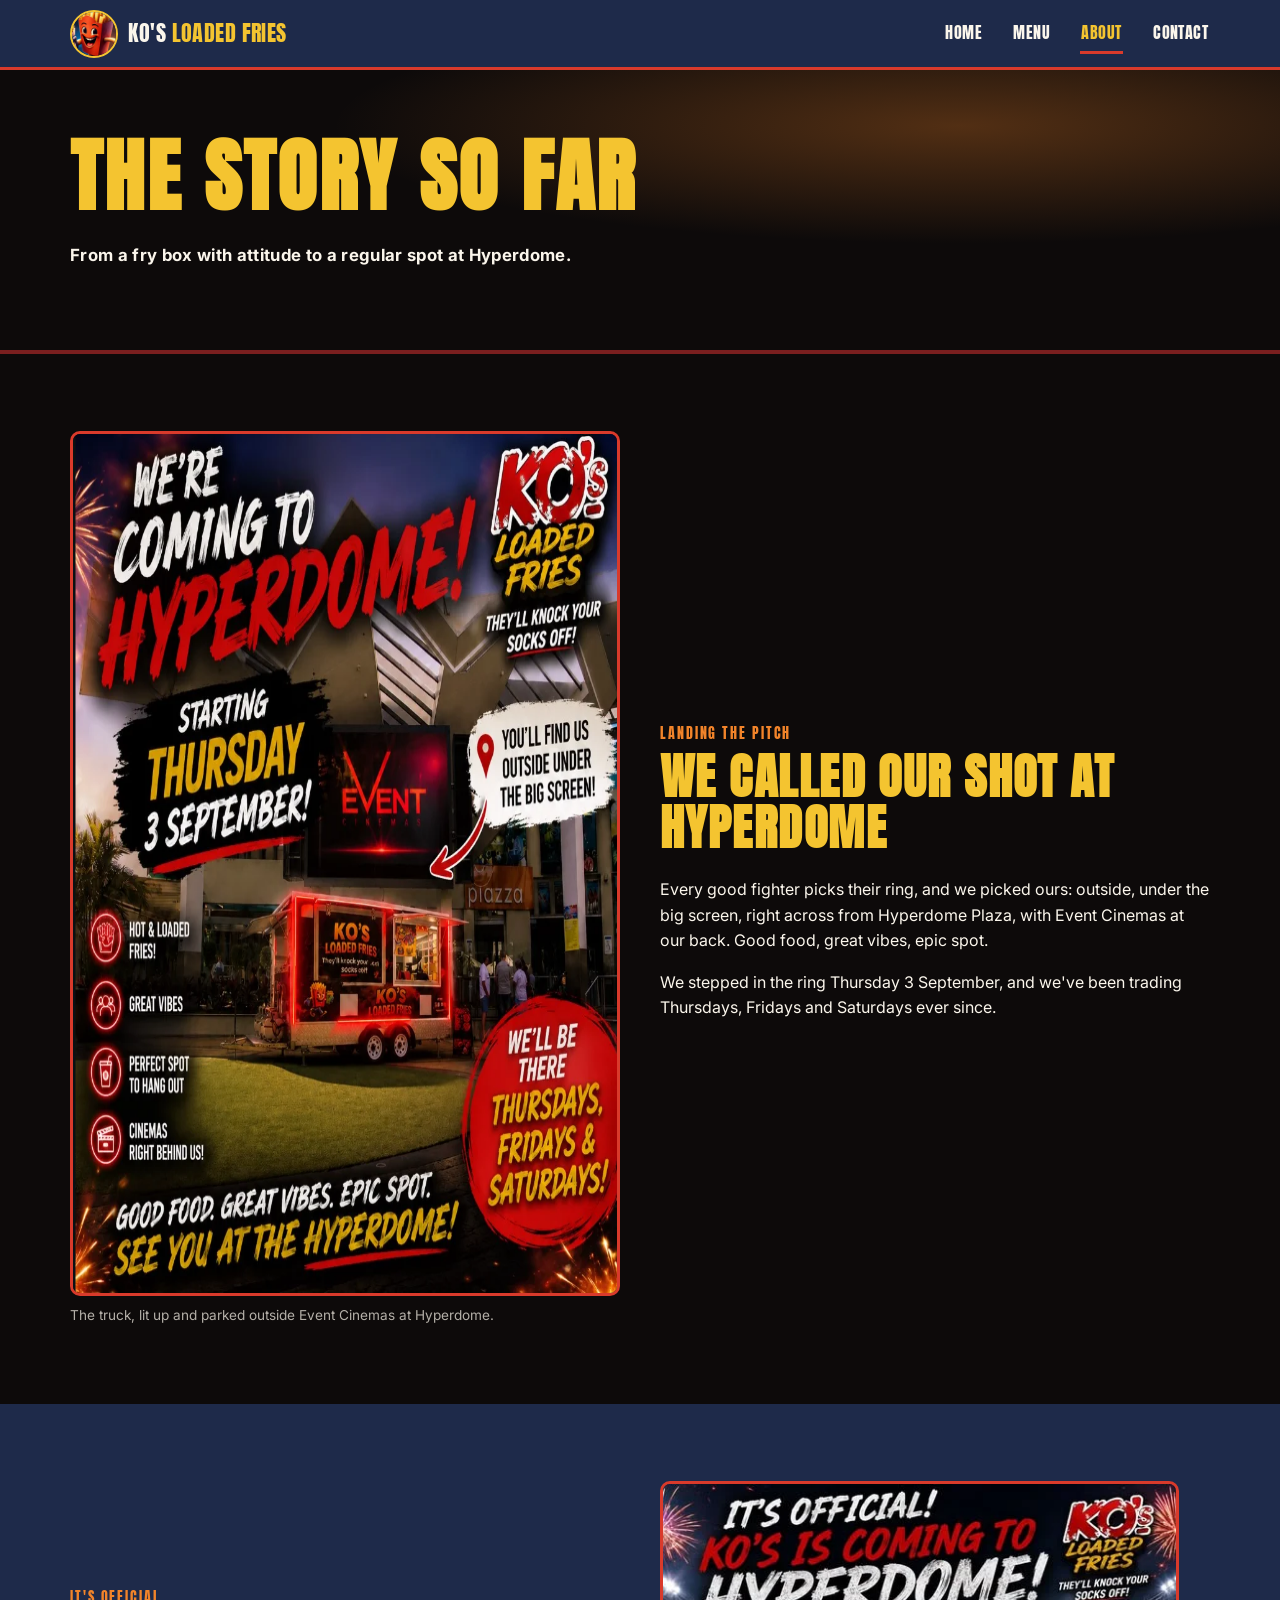
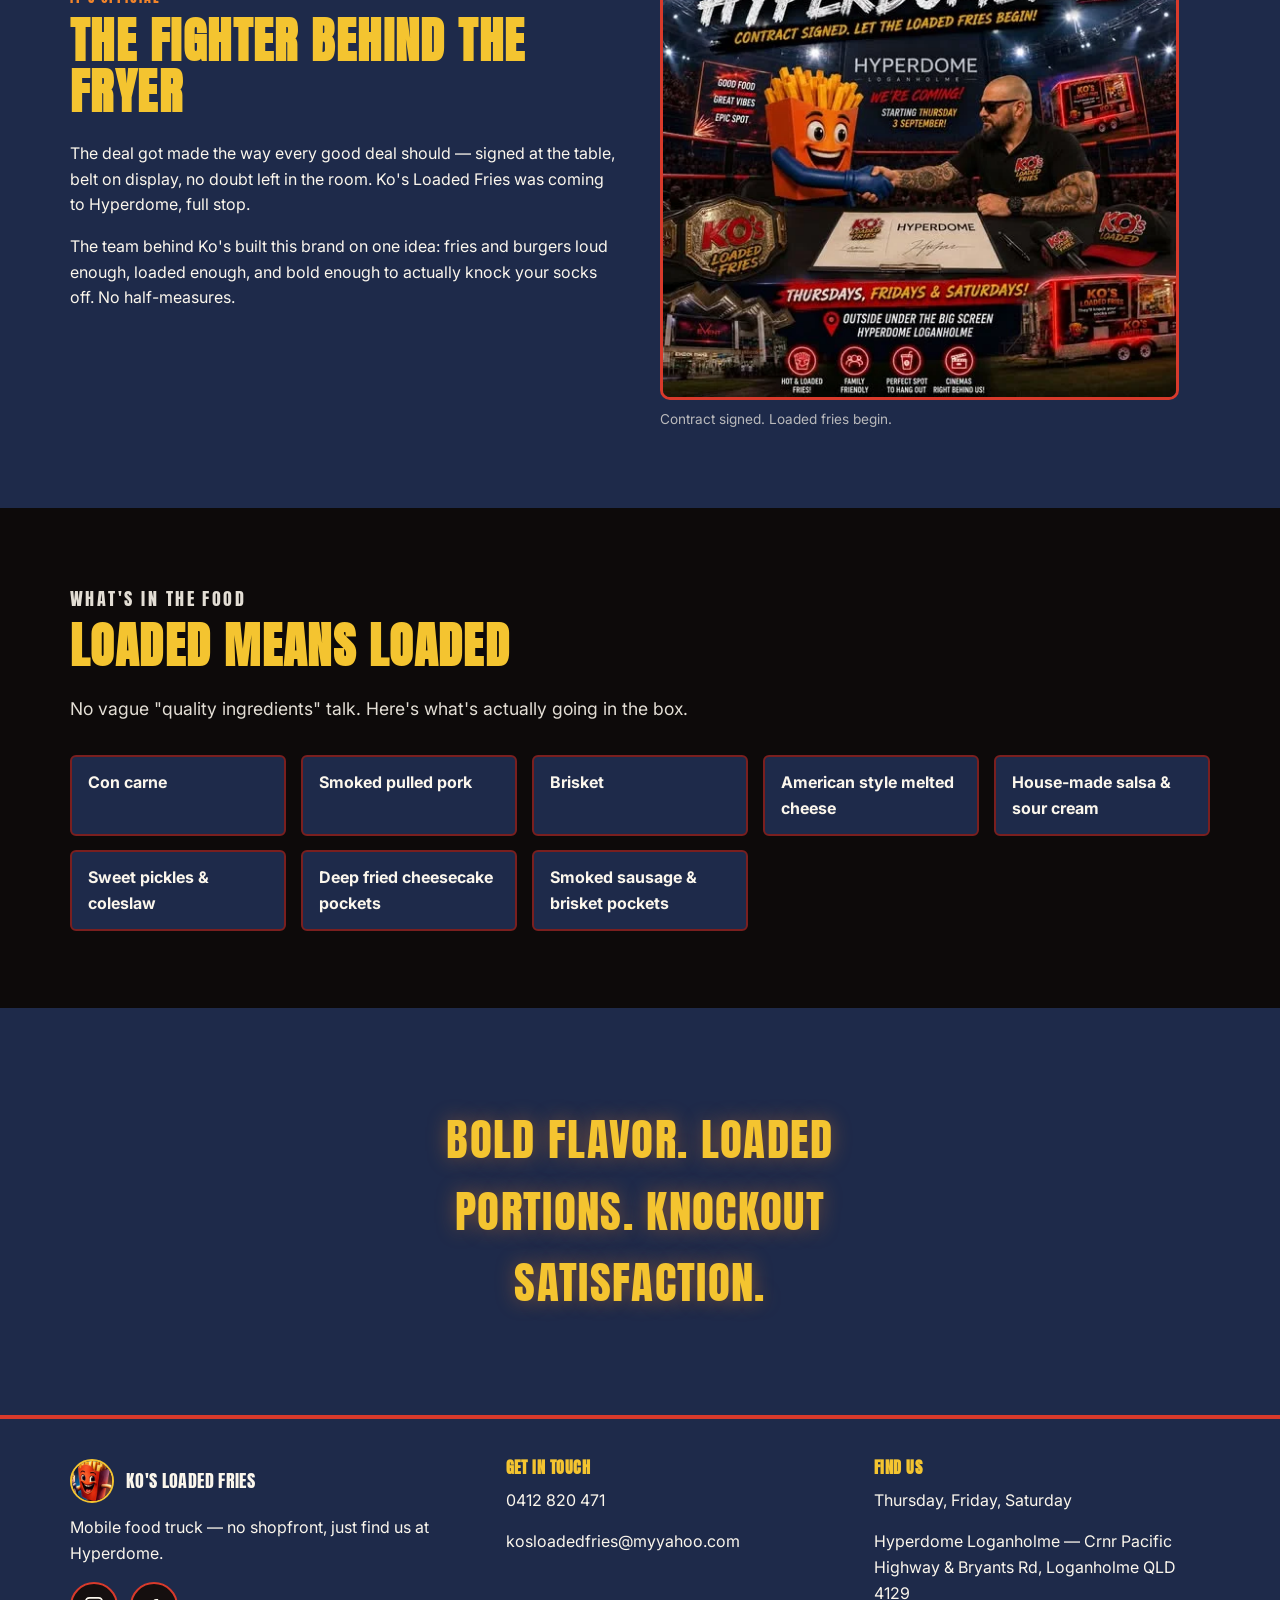
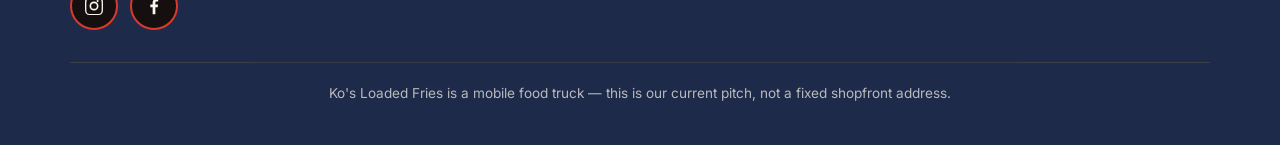
==== about.html @ 44c9c28b "Build Ko's Loaded Fries site: vanilla HTML/CSS/JS, full brand build Four pages (home, menu, about, c" ====
<!DOCTYPE html>
<html lang="en-AU">
<head>
<meta charset="UTF-8">
<meta name="viewport" content="width=device-width, initial-scale=1.0">
<title>About — Ko's Loaded Fries, Hyperdome Loganholme</title>
<meta name="description" content="How Ko's Loaded Fries landed its pitch at Hyperdome Loganholme, what's actually in the food, and the story behind the fry-box mascot that knocks your socks off.">

<meta property="og:title" content="About — Ko's Loaded Fries">
<meta property="og:description" content="The story behind Ko's Loaded Fries — how the truck landed its pitch at Hyperdome Loganholme.">
<meta property="og:image" content="images/mascot-hero-poster.png">
<meta property="og:type" content="website">

<link rel="icon" href="favicon.ico" sizes="any">
<link rel="icon" type="image/png" sizes="32x32" href="images/favicon-32.png">
<link rel="apple-touch-icon" href="images/favicon-180.png">

<link rel="preconnect" href="https://fonts.googleapis.com">
<link rel="preconnect" href="https://fonts.gstatic.com" crossorigin>
<link href="https://fonts.googleapis.com/css2?family=Anton&family=Inter:wght@400;600;700;800&display=swap" rel="stylesheet">
<link rel="stylesheet" href="styles.css">
</head>
<body>
<a class="skip-link" href="#main">Skip to content</a>

<header class="site-header">
  <div class="wrap">
    <a class="brand" href="index.html">
      <img class="brand-mark" src="images/mascot-face-square.png" alt="" width="48" height="48">
      <span class="brand-word">KO'S <span>LOADED FRIES</span></span>
    </a>
    <button class="nav-toggle" type="button" data-nav-toggle aria-expanded="false" aria-controls="primary-nav" aria-label="Open menu">
      <span class="nav-toggle-icon"></span>
      <span class="visually-hidden">Menu</span>
    </button>
    <nav class="main-nav" id="primary-nav" data-nav aria-label="Primary" data-open="false">
      <ul>
        <li><a href="index.html">Home</a></li>
        <li><a href="menu.html">Menu</a></li>
        <li><a href="about.html">About</a></li>
        <li><a href="contact.html">Contact</a></li>
      </ul>
    </nav>
  </div>
  <div class="nav-scrim" data-nav-scrim></div>
</header>

<main id="main">

  <section class="page-header">
    <div class="wrap">
      <div>
        <h1>The Story So Far</h1>
        <p class="strapline">From a fry box with attitude to a regular spot at Hyperdome.</p>
      </div>
    </div>
  </section>

  <!-- Opening: landing the Hyperdome pitch, told in the brand's own boxing language -->
  <section class="section-black">
    <div class="wrap about-block" data-reveal>
      <div class="about-media">
        <picture>
          <source srcset="images/hyperdome-launch-flyer.webp" type="image/webp">
          <img src="images/hyperdome-launch-flyer.png" alt="Ko's Loaded Fries food trailer lit up with red neon signage outside Event Cinemas at Hyperdome Loganholme" loading="lazy" width="876" height="865">
        </picture>
        <figcaption>The truck, lit up and parked outside Event Cinemas at Hyperdome.</figcaption>
      </div>
      <div class="about-text">
        <p class="eyebrow">Landing the pitch</p>
        <h2>We called our shot at Hyperdome</h2>
        <p>Every good fighter picks their ring, and we picked ours: outside, under the big screen, right across from Hyperdome Plaza, with Event Cinemas at our back. Good food, great vibes, epic spot.</p>
        <p>We stepped in the ring Thursday 3 September, and we've been trading Thursdays, Fridays and Saturdays ever since.</p>
      </div>
    </div>
  </section>

  <!-- Founding story: the contract signing -->
  <section class="section-navy">
    <div class="wrap about-block reverse" data-reveal>
      <div class="about-media">
        <picture>
          <source srcset="images/contract-signing-flyer.webp" type="image/webp">
          <img src="images/contract-signing-flyer.png" alt="The fighter behind the fryer shaking hands with the Ko's Loaded Fries mascot at a table, signing the Hyperdome deal with a championship belt on the table, styled as a title-fight contract signing" loading="lazy" width="519" height="519">
        </picture>
        <figcaption>Contract signed. Loaded fries begin.</figcaption>
      </div>
      <div class="about-text">
        <p class="eyebrow">It's official</p>
        <h2>The fighter behind the fryer</h2>
        <p>The deal got made the way every good deal should — signed at the table, belt on display, no doubt left in the room. Ko's Loaded Fries was coming to Hyperdome, full stop.</p>
        <p>The team behind Ko's built this brand on one idea: fries and burgers loud enough, loaded enough, and bold enough to actually knock your socks off. No half-measures.</p>
        <!-- Owner name (per Instagram bio) not published here — brand-voiced per client's own request, see brief 4.12: TO CONFIRM before naming the owner publicly. -->
      </div>
    </div>
  </section>

  <!-- What's in the food -->
  <section class="section-black">
    <div class="wrap" data-reveal>
      <div class="section-head">
        <p class="eyebrow">What's in the food</p>
        <h2>Loaded means loaded</h2>
        <p>No vague "quality ingredients" talk. Here's what's actually going in the box.</p>
      </div>
      <ul class="ingredient-list">
        <li>Con carne</li>
        <li>Smoked pulled pork</li>
        <li>Brisket</li>
        <li>American style melted cheese</li>
        <li>House-made salsa &amp; sour cream</li>
        <li>Sweet pickles &amp; coleslaw</li>
        <li>Deep fried cheesecake pockets</li>
        <li>Smoked sausage &amp; brisket pockets</li>
      </ul>
    </div>
  </section>

  <!-- Closing statement -->
  <section class="closing-statement section-navy" data-reveal>
    <div class="wrap">
      <p>Bold Flavor. Loaded Portions. Knockout Satisfaction.</p>
    </div>
  </section>

</main>

<footer class="site-footer">
  <div class="wrap">
    <div class="footer-grid">
      <div class="footer-col">
        <div class="footer-brand">
          <img src="images/mascot-face-square.png" alt="" width="44" height="44">
          <span>Ko's Loaded Fries</span>
        </div>
        <p>Mobile food truck — no shopfront, just find us at Hyperdome.</p>
        <div class="footer-social">
          <a class="social-icon" href="https://instagram.com/kos_loaded_fries" target="_blank" rel="noopener" aria-label="Ko's Loaded Fries on Instagram">
            <svg viewBox="0 0 24 24" aria-hidden="true"><path d="M12 2.2c3.2 0 3.6 0 4.85.07 3.25.15 4.77 1.69 4.92 4.92.06 1.25.07 1.63.07 4.81 0 3.19-.01 3.56-.07 4.81-.15 3.23-1.66 4.77-4.92 4.92-1.25.06-1.62.07-4.85.07-3.2 0-3.58 0-4.81-.07-3.26-.15-4.77-1.7-4.92-4.92-.06-1.25-.07-1.62-.07-4.81 0-3.18.02-3.56.07-4.81C2.36 3.96 3.9 2.42 7.15 2.27 8.4 2.21 8.78 2.2 12 2.2zm0 1.8c-3.14 0-3.5 0-4.74.07-2.35.1-3.44 1.22-3.54 3.54-.06 1.24-.07 1.6-.07 4.74 0 3.14.01 3.5.07 4.74.1 2.32 1.19 3.44 3.54 3.54 1.24.06 1.6.07 4.74.07 3.15 0 3.51 0 4.75-.07 2.34-.1 3.44-1.21 3.54-3.54.06-1.24.07-1.6.07-4.74 0-3.14-.01-3.5-.07-4.74-.1-2.33-1.2-3.44-3.54-3.54-1.24-.07-1.6-.07-4.75-.07zM12 7.1a4.9 4.9 0 1 1 0 9.8 4.9 4.9 0 0 1 0-9.8zm0 1.8a3.1 3.1 0 1 0 0 6.2 3.1 3.1 0 0 0 0-6.2zm5.1-2.35a1.15 1.15 0 1 1-2.3 0 1.15 1.15 0 0 1 2.3 0z"/></svg>
          </a>
          <a class="social-icon" href="https://facebook.com/profile.php?id=61591366006958" target="_blank" rel="noopener" aria-label="Ko's Loaded Fries on Facebook">
            <svg viewBox="0 0 24 24" aria-hidden="true"><path d="M13.5 21v-7.6h2.55l.38-2.96h-2.93V8.53c0-.86.24-1.44 1.47-1.44h1.57V4.46A21 21 0 0 0 14.3 4.3c-2.24 0-3.78 1.37-3.78 3.87v2.27H8v2.96h2.52V21h2.98z"/></svg>
          </a>
        </div>
      </div>
      <div class="footer-col">
        <h3>Get In Touch</h3>
        <p><a href="tel:+61412820471">0412 820 471</a></p>
        <p><a href="mailto:kosloadedfries@myyahoo.com">kosloadedfries@myyahoo.com</a></p>
      </div>
      <div class="footer-col">
        <h3>Find Us</h3>
        <p>Thursday, Friday, Saturday</p>
        <p>Hyperdome Loganholme — Crnr Pacific Highway &amp; Bryants Rd, Loganholme QLD 4129</p>
      </div>
    </div>
    <div class="footer-bottom">
      Ko's Loaded Fries is a mobile food truck — this is our current pitch, not a fixed shopfront address.
    </div>
  </div>
</footer>

<script src="main.js"></script>
</body>
</html>
---- styles.css ----
/* =========================================================================
   KO'S LOADED FRIES — stylesheet
   Palette, type and component system pulled directly from the brand's own
   mascot poster art and boxing motif. See README/brief for source colors.
   ========================================================================= */

:root {
  /* Brand palette — every value lifted from mascot-hero-poster.png */
  --ko-black: #0D0A0A;
  --ko-red: #D93A2B;
  --ko-maroon: #7A1F1F;
  --ko-ember: #F2842A;
  --ko-gold: #F4C430;
  --ko-glove-navy: #1E2A4A;

  /* Button-only red shade: --ko-red itself (lifted straight from the poster)
     sits at 4.25:1 against white text, just under WCAG AA's 4.5:1 for body-
     size text. This darkened variant keeps the same hue for button fills
     that carry text, while borders/cards/accents keep the true poster red. */
  --ko-red-btn: #C33426;
  --ko-red-btn-hover: #AD2E22;

  /* Derived surfaces/text */
  --ko-white: #FBF6EC;
  --ko-black-soft: #171212;
  --ko-black-card: #150F0F;
  --ko-border-hairline: rgba(244, 196, 48, 0.18);

  /* Type */
  --font-display: "Anton", "Arial Narrow", sans-serif;
  --font-body: "Inter", "Segoe UI", system-ui, sans-serif;

  /* Layout */
  --content-max: 1180px;
  --radius-sm: 6px;
  --radius-md: 10px;

  /* Motion */
  --ease-punch: cubic-bezier(0.2, 0.8, 0.3, 1.3);
}

/* =========================================================================
   Reset & base
   ========================================================================= */

*, *::before, *::after { box-sizing: border-box; }

html {
  scroll-behavior: smooth;
}

@media (prefers-reduced-motion: reduce) {
  html { scroll-behavior: auto; }
  *, *::before, *::after {
    animation-duration: 0.001ms !important;
    animation-iteration-count: 1 !important;
    transition-duration: 0.001ms !important;
    scroll-behavior: auto !important;
  }
}

body {
  margin: 0;
  background: var(--ko-black);
  color: var(--ko-white);
  font-family: var(--font-body);
  font-size: 1rem;
  line-height: 1.6;
  -webkit-font-smoothing: antialiased;
}

main { display: block; }

img { max-width: 100%; display: block; }

h1, h2, h3, h4 {
  font-family: var(--font-display);
  letter-spacing: 0.03em;
  text-transform: uppercase;
  line-height: 1.05;
  margin: 0 0 0.5em;
}

h1 { font-size: clamp(2.6rem, 7vw, 5rem); }
h2 { font-size: clamp(1.9rem, 4.5vw, 3rem); }
h3 { font-size: clamp(1.3rem, 3vw, 1.8rem); }

p { margin: 0 0 1em; }

a {
  color: var(--ko-gold);
  text-decoration-thickness: 2px;
  text-underline-offset: 3px;
}

a:hover { color: var(--ko-ember); }

/* Visible focus everywhere — never suppressed */
a:focus-visible,
button:focus-visible,
input:focus-visible,
[tabindex]:focus-visible {
  outline: 3px solid var(--ko-gold);
  outline-offset: 3px;
  border-radius: 2px;
}

.wrap {
  max-width: var(--content-max);
  margin: 0 auto;
  padding: 0 1.25rem;
}

.visually-hidden {
  position: absolute;
  width: 1px; height: 1px;
  padding: 0; margin: -1px;
  overflow: hidden;
  clip: rect(0,0,0,0);
  white-space: nowrap;
  border: 0;
}

.skip-link {
  position: absolute;
  top: -100px;
  left: 1rem;
  background: var(--ko-gold);
  color: var(--ko-black);
  font-weight: 700;
  padding: 0.75rem 1.25rem;
  border-radius: var(--radius-sm);
  z-index: 200;
  transition: top 0.2s var(--ease-punch);
}
.skip-link:focus { top: 1rem; }

/* =========================================================================
   Buttons — solid fills, hard bottom border, pressed state. No gradients.
   ========================================================================= */

.btn {
  display: inline-flex;
  align-items: center;
  justify-content: center;
  gap: 0.5em;
  font-family: var(--font-display);
  letter-spacing: 0.04em;
  text-transform: uppercase;
  font-size: 1.05rem;
  text-decoration: none;
  padding: 0.85em 1.6em;
  border: 3px solid var(--ko-black);
  border-radius: var(--radius-sm);
  cursor: pointer;
  transition: transform 0.12s var(--ease-punch), box-shadow 0.12s ease, background-color 0.15s ease;
  box-shadow: 0 5px 0 0 var(--shadow-color, var(--ko-maroon));
}

.btn:hover { color: inherit; }

.btn:active {
  transform: translateY(4px);
  box-shadow: 0 1px 0 0 var(--shadow-color, var(--ko-maroon));
}

.btn-primary {
  --shadow-color: var(--ko-maroon);
  background: var(--ko-red-btn);
  color: var(--ko-white);
  border-color: #3a0f0f;
}
.btn-primary:hover {
  background: var(--ko-red-btn-hover);
  color: var(--ko-white);
  box-shadow: 0 5px 0 0 var(--shadow-color), 0 0 22px rgba(242, 132, 42, 0.55);
}

.btn-gold {
  --shadow-color: #8a6a10;
  background: var(--ko-gold);
  color: var(--ko-black);
  border-color: #4d3a08;
}
.btn-gold:hover {
  background: #f7d155;
  color: var(--ko-black);
  box-shadow: 0 5px 0 0 var(--shadow-color), 0 0 22px rgba(244, 196, 48, 0.45);
}

.btn-outline {
  background: transparent;
  color: var(--ko-gold);
  border-color: var(--ko-gold);
  box-shadow: 0 5px 0 0 rgba(244, 196, 48, 0.35);
}
.btn-outline:hover { background: rgba(244, 196, 48, 0.08); }

.btn-lg { font-size: 1.2rem; padding: 1em 2em; }

.btn-row {
  display: flex;
  flex-wrap: wrap;
  gap: 1rem;
}

@media (prefers-reduced-motion: no-preference) {
  .btn:hover { transform: translateY(-2px); }
  .btn:active { transform: translateY(4px); }
}

/* =========================================================================
   Header / Nav
   ========================================================================= */

.site-header {
  position: sticky;
  top: 0;
  z-index: 100;
  background: var(--ko-glove-navy);
  border-bottom: 3px solid var(--ko-red);
}

.site-header .wrap {
  display: flex;
  align-items: center;
  justify-content: space-between;
  padding-block: 0.6rem;
}

.brand {
  display: flex;
  align-items: center;
  gap: 0.65rem;
  text-decoration: none;
  color: var(--ko-white);
}

.brand-mark {
  width: 48px;
  height: 48px;
  border-radius: 50%;
  border: 2px solid var(--ko-gold);
  object-fit: cover;
  background: var(--ko-black);
  flex-shrink: 0;
}

/* Built wordmark lockup — see index.html comment for why this is coded
   type rather than an extracted logo file. */
.brand-word {
  font-family: var(--font-display);
  font-size: 1.35rem;
  letter-spacing: 0.02em;
  text-transform: uppercase;
  line-height: 1;
}
.brand-word span { color: var(--ko-gold); }

.nav-toggle {
  display: none;
  background: var(--ko-red);
  color: var(--ko-white);
  border: 2px solid var(--ko-black);
  border-radius: var(--radius-sm);
  padding: 0.5rem 0.7rem;
  cursor: pointer;
}

.nav-toggle-icon,
.nav-toggle-icon::before,
.nav-toggle-icon::after {
  display: block;
  width: 22px;
  height: 3px;
  background: currentColor;
  border-radius: 2px;
  position: relative;
  transition: transform 0.2s ease, opacity 0.2s ease;
}
.nav-toggle-icon::before { content: ""; position: absolute; top: -7px; }
.nav-toggle-icon::after { content: ""; position: absolute; top: 7px; }

.nav-toggle[aria-expanded="true"] .nav-toggle-icon { background: transparent; }
.nav-toggle[aria-expanded="true"] .nav-toggle-icon::before { transform: translateY(7px) rotate(45deg); }
.nav-toggle[aria-expanded="true"] .nav-toggle-icon::after { transform: translateY(-7px) rotate(-45deg); }

.main-nav ul {
  list-style: none;
  display: flex;
  gap: 1.75rem;
  margin: 0;
  padding: 0;
}

.main-nav a {
  color: var(--ko-white);
  text-decoration: none;
  font-family: var(--font-display);
  letter-spacing: 0.03em;
  text-transform: uppercase;
  font-size: 1rem;
  padding: 0.4rem 0.1rem;
  border-bottom: 3px solid transparent;
}

.main-nav a:hover { color: var(--ko-gold); }

.main-nav a[aria-current="page"] {
  color: var(--ko-gold);
  border-bottom-color: var(--ko-red);
}

@media (max-width: 760px) {
  .nav-toggle { display: inline-flex; align-items: center; justify-content: center; }

  .main-nav {
    position: fixed;
    inset: 0 0 0 auto;
    width: min(78vw, 320px);
    height: 100vh;
    background: var(--ko-glove-navy);
    border-left: 3px solid var(--ko-red);
    padding: 5.5rem 1.5rem 2rem;
    transform: translateX(100%);
    transition: transform 0.25s var(--ease-punch);
  }
  .main-nav[data-open="true"] { transform: translateX(0); }

  .main-nav ul {
    flex-direction: column;
    gap: 1.4rem;
  }

  .main-nav a { font-size: 1.3rem; display: inline-block; }

  .nav-scrim {
    display: none;
    position: fixed;
    inset: 0;
    background: rgba(0,0,0,0.55);
    z-index: 90;
  }
  .nav-scrim[data-open="true"] { display: block; }
}

/* =========================================================================
   Hero — the signature element. Radial glow built in CSS, not baked image.
   ========================================================================= */

.hero {
  position: relative;
  padding-block: clamp(3rem, 9vw, 6rem);
  background:
    radial-gradient(ellipse 65% 55% at 68% 40%, rgba(242, 132, 42, 0.45), transparent 70%),
    radial-gradient(ellipse 80% 70% at 20% 80%, rgba(122, 31, 31, 0.35), transparent 70%),
    var(--ko-black);
  overflow: hidden;
  border-bottom: 4px solid var(--ko-maroon);
}

.hero .wrap {
  display: grid;
  grid-template-columns: 1.1fr 0.9fr;
  align-items: center;
  gap: 2rem;
}

.hero-copy { position: relative; z-index: 2; }

.hero-eyebrow {
  display: inline-block;
  color: var(--ko-ember);
  font-family: var(--font-display);
  letter-spacing: 0.12em;
  text-transform: uppercase;
  font-size: 0.95rem;
  margin-bottom: 0.75rem;
}

.hero h1 {
  color: var(--ko-gold);
  text-shadow:
    0 0 6px rgba(244, 196, 48, 0.55),
    0 0 22px rgba(242, 132, 42, 0.45),
    0 3px 0 var(--ko-black);
  margin-bottom: 0.35em;
}

.hero-tagline {
  font-size: clamp(1.1rem, 2.4vw, 1.4rem);
  font-weight: 700;
  color: var(--ko-white);
  max-width: 32ch;
}

.rope-divider {
  border: none;
  height: 10px;
  margin: 1.5rem 0 1.75rem;
  max-width: 340px;
  background:
    repeating-linear-gradient(90deg,
      var(--ko-red) 0 18px,
      var(--ko-white) 18px 20px,
      var(--ko-red) 20px 38px,
      var(--ko-black) 38px 40px);
  border-radius: 999px;
  box-shadow: 0 2px 0 rgba(0,0,0,0.6);
}

.hero-media {
  position: relative;
  z-index: 1;
  display: flex;
  justify-content: center;
}

.hero-media img {
  width: 100%;
  max-width: 480px;
  filter: drop-shadow(0 20px 40px rgba(0,0,0,0.6));
}

@media (max-width: 860px) {
  .hero .wrap { grid-template-columns: 1fr; text-align: center; }
  .hero-tagline { max-width: none; margin-inline: auto; }
  .rope-divider { margin-inline: auto; }
  .hero-media { order: -1; }
  .hero-media img { max-width: 320px; }
  .btn-row { justify-content: center; }
}

/* =========================================================================
   Sections — shared rhythm
   ========================================================================= */

section { padding-block: clamp(3rem, 6vw, 5rem); }

.section-navy { background: var(--ko-glove-navy); }
.section-black { background: var(--ko-black); }
.section-card-bg { background: var(--ko-black-soft); }

.section-head { max-width: 62ch; margin-bottom: 2rem; }
.section-head h2 { color: var(--ko-gold); }
.section-head p { font-size: 1.1rem; color: var(--ko-white); opacity: 0.9; }

.eyebrow {
  display: inline-block;
  font-family: var(--font-display);
  letter-spacing: 0.14em;
  text-transform: uppercase;
  font-size: 0.85rem;
  color: var(--ko-ember);
  margin-bottom: 0.5rem;
}

/* =========================================================================
   Overview strip
   ========================================================================= */

.overview-strip {
  display: grid;
  grid-template-columns: repeat(3, 1fr);
  gap: 1.25rem;
}

.overview-item {
  background: var(--ko-black-card);
  border: 2px solid var(--ko-maroon);
  border-radius: var(--radius-md);
  padding: 1.5rem;
  font-weight: 600;
  font-size: 1.05rem;
}

.overview-item strong { color: var(--ko-gold); display: block; font-family: var(--font-display); letter-spacing: 0.03em; text-transform: uppercase; font-size: 1.1rem; margin-bottom: 0.35rem; }

@media (max-width: 760px) {
  .overview-strip { grid-template-columns: 1fr; }
}

/* =========================================================================
   Fight-card menu preview / menu cards
   ========================================================================= */

.card-grid {
  display: grid;
  grid-template-columns: repeat(auto-fit, minmax(240px, 1fr));
  gap: 1.5rem;
}

.fight-card {
  background: var(--ko-glove-navy);
  border: 3px solid var(--ko-red);
  border-radius: var(--radius-md);
  padding: 1.5rem;
  position: relative;
  transition: transform 0.15s var(--ease-punch), box-shadow 0.15s ease;
}

@media (prefers-reduced-motion: no-preference) {
  .fight-card:hover,
  .menu-item:hover {
    transform: translateY(-4px);
    box-shadow: 0 10px 0 -4px var(--ko-maroon), 0 14px 24px rgba(0,0,0,0.45);
  }
}

.fight-card .tale-of-tape {
  font-family: var(--font-display);
  letter-spacing: 0.1em;
  text-transform: uppercase;
  font-size: 0.75rem;
  color: var(--ko-ember);
  margin-bottom: 0.5rem;
}

.fight-card h3 {
  color: var(--ko-gold);
  margin-bottom: 0.4rem;
}

.fight-card .price {
  font-family: var(--font-display);
  font-size: 1.6rem;
  color: var(--ko-white);
  background: var(--ko-red);
  display: inline-block;
  padding: 0.15em 0.55em;
  border-radius: var(--radius-sm);
  margin-bottom: 0.6rem;
}

.fight-card p.desc { color: var(--ko-white); opacity: 0.85; font-size: 0.95rem; margin-bottom: 0; }

.preview-cta { margin-top: 2.25rem; text-align: center; }

/* =========================================================================
   Find Us block
   ========================================================================= */

.find-us {
  background: var(--ko-black-card);
  border: 2px solid var(--ko-red);
  border-radius: var(--radius-md);
  display: grid;
  grid-template-columns: 1.1fr 0.9fr;
  overflow: hidden;
}

.find-us-map {
  position: relative;
  min-height: 320px;
  background: var(--ko-maroon);
}

.find-us-map iframe {
  width: 100%;
  height: 100%;
  min-height: 320px;
  border: 0;
  display: block;
}

.find-us-info {
  padding: 2rem;
  display: flex;
  flex-direction: column;
  gap: 1.25rem;
}

.find-us-info h2 { color: var(--ko-gold); margin-bottom: 0.25rem; }

.schedule-block,
.address-block {
  background: var(--ko-glove-navy);
  border: 2px solid var(--ko-maroon);
  border-radius: var(--radius-sm);
  padding: 1rem 1.25rem;
}

.schedule-block h3, .address-block h3 {
  font-size: 1rem;
  color: var(--ko-ember);
  margin-bottom: 0.4rem;
}

.schedule-days {
  display: flex;
  gap: 0.5rem;
  flex-wrap: wrap;
  margin-top: 0.5rem;
}

.schedule-days span {
  background: var(--ko-red-btn);
  color: var(--ko-white);
  font-family: var(--font-display);
  letter-spacing: 0.04em;
  text-transform: uppercase;
  font-size: 0.85rem;
  padding: 0.3em 0.7em;
  border-radius: var(--radius-sm);
  border: 2px solid var(--ko-black);
}

.pitch-note {
  font-size: 0.9rem;
  color: var(--ko-white);
  opacity: 0.75;
  font-style: italic;
}

@media (max-width: 860px) {
  .find-us { grid-template-columns: 1fr; }
  .find-us-map { min-height: 260px; }
}

/* =========================================================================
   Social proof
   ========================================================================= */

.social-proof {
  display: flex;
  flex-wrap: wrap;
  align-items: center;
  justify-content: space-between;
  gap: 1.5rem;
  background: var(--ko-glove-navy);
  border: 2px solid var(--ko-gold);
  border-radius: var(--radius-md);
  padding: 1.75rem 2rem;
}

.social-proof-text strong { color: var(--ko-gold); font-family: var(--font-display); font-size: 1.2rem; letter-spacing: 0.03em; }

.social-icons {
  display: flex;
  gap: 0.9rem;
}

.social-icon {
  display: inline-flex;
  align-items: center;
  justify-content: center;
  width: 48px;
  height: 48px;
  border-radius: 50%;
  background: var(--ko-black-card);
  border: 2px solid var(--ko-red);
  color: var(--ko-white);
  transition: transform 0.15s var(--ease-punch), background 0.15s ease;
}
.social-icon:hover { background: var(--ko-red); transform: translateY(-3px) scale(1.05); color: var(--ko-white); }
.social-icon svg { width: 22px; height: 22px; fill: currentColor; }

/* =========================================================================
   Footer
   ========================================================================= */

.site-footer {
  background: var(--ko-glove-navy);
  border-top: 4px solid var(--ko-red);
  padding-block: 2.5rem;
}

.footer-grid {
  display: grid;
  grid-template-columns: 1.2fr 1fr 1fr;
  gap: 2rem;
}

.footer-col h3 {
  font-size: 1rem;
  color: var(--ko-gold);
  margin-bottom: 0.75rem;
}

.footer-col p, .footer-col a { color: var(--ko-white); }
.footer-col a { text-decoration: none; }
.footer-col a:hover { color: var(--ko-gold); }

.footer-brand {
  display: flex;
  align-items: center;
  gap: 0.75rem;
  margin-bottom: 0.75rem;
}
.footer-brand img {
  width: 44px; height: 44px; border-radius: 50%;
  border: 2px solid var(--ko-gold);
}
.footer-brand span {
  font-family: var(--font-display);
  letter-spacing: 0.02em;
  text-transform: uppercase;
  font-size: 1.1rem;
}

.footer-note {
  font-size: 0.85rem;
  opacity: 0.7;
  margin-top: 0.5rem;
}

.footer-social { display: flex; gap: 0.75rem; margin-top: 0.75rem; }

.footer-bottom {
  margin-top: 2rem;
  padding-top: 1.25rem;
  border-top: 1px solid var(--ko-border-hairline);
  font-size: 0.85rem;
  opacity: 0.7;
  text-align: center;
}

@media (max-width: 760px) {
  .footer-grid { grid-template-columns: 1fr; }
}

/* =========================================================================
   Scroll reveal (JS adds .is-visible; content visible by default so it
   never depends on JS)
   ========================================================================= */

[data-reveal] {
  opacity: 1;
  transform: none;
}

@media (prefers-reduced-motion: no-preference) {
  [data-reveal] {
    opacity: 0;
    transform: translateY(24px);
    transition: opacity 0.6s ease, transform 0.6s var(--ease-punch);
  }
  [data-reveal].is-visible {
    opacity: 1;
    transform: none;
  }
}

/* =========================================================================
   Page header (menu / about / contact)
   ========================================================================= */

.page-header {
  background:
    radial-gradient(ellipse 70% 60% at 75% 20%, rgba(242, 132, 42, 0.3), transparent 70%),
    var(--ko-black);
  border-bottom: 4px solid var(--ko-maroon);
  padding-block: clamp(2.5rem, 6vw, 4rem);
  position: relative;
  overflow: hidden;
}

.page-header .wrap {
  display: flex;
  align-items: center;
  justify-content: space-between;
  gap: 2rem;
  flex-wrap: wrap;
}

.page-header h1 { color: var(--ko-gold); margin-bottom: 0.3em; }

.page-header .strapline {
  font-weight: 700;
  font-size: 1.05rem;
  color: var(--ko-white);
  letter-spacing: 0.02em;
}

.page-header-accent img {
  width: 140px;
  filter: drop-shadow(0 8px 18px rgba(0,0,0,0.5));
}

@media (max-width: 700px) {
  .page-header .wrap { flex-direction: column; text-align: center; }
}

/* =========================================================================
   Menu page
   ========================================================================= */

.menu-section { padding-block: 3rem; }

.menu-round {
  margin-bottom: 3.5rem;
}
.menu-round:last-child { margin-bottom: 0; }

.round-eyebrow {
  display: inline-flex;
  align-items: center;
  gap: 0.6rem;
  font-family: var(--font-display);
  letter-spacing: 0.1em;
  text-transform: uppercase;
  color: var(--ko-ember);
  font-size: 0.95rem;
  margin-bottom: 0.75rem;
}
.round-eyebrow::before {
  content: "";
  width: 28px;
  height: 3px;
  background: var(--ko-red);
  display: inline-block;
}

.menu-round h2 { color: var(--ko-gold); margin-bottom: 1.25rem; }

.menu-list {
  display: grid;
  gap: 1rem;
}

.menu-item {
  background: var(--ko-black-card);
  border: 2px solid var(--ko-maroon);
  border-radius: var(--radius-md);
  padding: 1.1rem 1.4rem;
  transition: transform 0.15s var(--ease-punch), box-shadow 0.15s ease, border-color 0.15s ease;
}
.menu-item:hover { border-color: var(--ko-red); }

.menu-item-row {
  display: flex;
  align-items: baseline;
  justify-content: space-between;
  gap: 1rem;
}

.menu-item-name {
  font-family: var(--font-display);
  letter-spacing: 0.02em;
  text-transform: uppercase;
  font-size: 1.15rem;
  color: var(--ko-white);
}

.menu-item-price {
  font-family: var(--font-display);
  font-size: 1.3rem;
  color: var(--ko-gold);
  white-space: nowrap;
}

.menu-item-desc {
  margin-top: 0.4rem;
  font-size: 0.95rem;
  color: var(--ko-white);
  opacity: 0.8;
}

.menu-item-addon {
  margin-top: 0.6rem;
  padding-top: 0.6rem;
  border-top: 1px dashed var(--ko-border-hairline);
  display: flex;
  justify-content: space-between;
  font-size: 0.9rem;
  color: var(--ko-ember);
  font-weight: 700;
}

.menu-strapline {
  text-align: center;
  font-family: var(--font-display);
  letter-spacing: 0.04em;
  text-transform: uppercase;
  color: var(--ko-gold);
  font-size: clamp(1.1rem, 2.5vw, 1.5rem);
  margin: 3rem 0 0;
}

/* =========================================================================
   About page
   ========================================================================= */

.about-block {
  display: grid;
  grid-template-columns: 1fr 1fr;
  gap: 2.5rem;
  align-items: center;
}

.about-block.reverse .about-media { order: 2; }

.about-media img {
  border-radius: var(--radius-md);
  border: 3px solid var(--ko-red);
}

.about-media figcaption {
  margin-top: 0.6rem;
  font-size: 0.85rem;
  opacity: 0.7;
}

.about-text h2 { color: var(--ko-gold); }

.ingredient-list {
  list-style: none;
  margin: 1.5rem 0 0;
  padding: 0;
  display: grid;
  grid-template-columns: repeat(auto-fit, minmax(180px, 1fr));
  gap: 0.9rem;
}

.ingredient-list li {
  background: var(--ko-glove-navy);
  border: 2px solid var(--ko-maroon);
  border-radius: var(--radius-sm);
  padding: 0.8rem 1rem;
  font-weight: 700;
}

.closing-statement {
  text-align: center;
  padding-block: clamp(3rem, 8vw, 6rem);
}

.closing-statement p {
  font-family: var(--font-display);
  letter-spacing: 0.03em;
  text-transform: uppercase;
  font-size: clamp(1.6rem, 5vw, 2.8rem);
  color: var(--ko-gold);
  text-shadow: 0 0 20px rgba(242, 132, 42, 0.4);
  max-width: 20ch;
  margin: 0 auto;
}

@media (max-width: 860px) {
  .about-block, .about-block.reverse .about-media { grid-template-columns: 1fr; order: 0; }
  .about-block { grid-template-columns: 1fr; }
}

/* =========================================================================
   Contact page
   ========================================================================= */

.contact-hero {
  text-align: center;
  max-width: 60ch;
  margin: 0 auto 2.5rem;
}

.contact-hero .eyebrow { display: block; }

.contact-actions {
  display: grid;
  grid-template-columns: repeat(2, 1fr);
  gap: 1.5rem;
  max-width: 640px;
  margin: 0 auto 3rem;
}

.contact-action {
  background: var(--ko-black-card);
  border: 3px solid var(--ko-red);
  border-radius: var(--radius-md);
  padding: 2rem 1.5rem;
  text-align: center;
  display: flex;
  flex-direction: column;
  align-items: center;
  gap: 0.75rem;
}

.contact-action h2 { font-size: 1.1rem; color: var(--ko-gold); margin-bottom: 0; }

.contact-action .btn {
  width: 100%;
  font-size: clamp(0.95rem, 4vw, 1.2rem);
  padding-inline: 0.75em;
}

.contact-action .btn-tel { white-space: nowrap; }

.contact-action .btn-email {
  white-space: normal;
  word-break: break-word;
  line-height: 1.3;
}

.copy-feedback {
  font-size: 0.85rem;
  color: var(--ko-ember);
  font-weight: 700;
  min-height: 1.2em;
}

@media (max-width: 640px) {
  .contact-actions { grid-template-columns: 1fr; }
}

.update-note {
  text-align: center;
  max-width: 55ch;
  margin: 2.5rem auto 0;
  font-size: 0.95rem;
  opacity: 0.85;
}
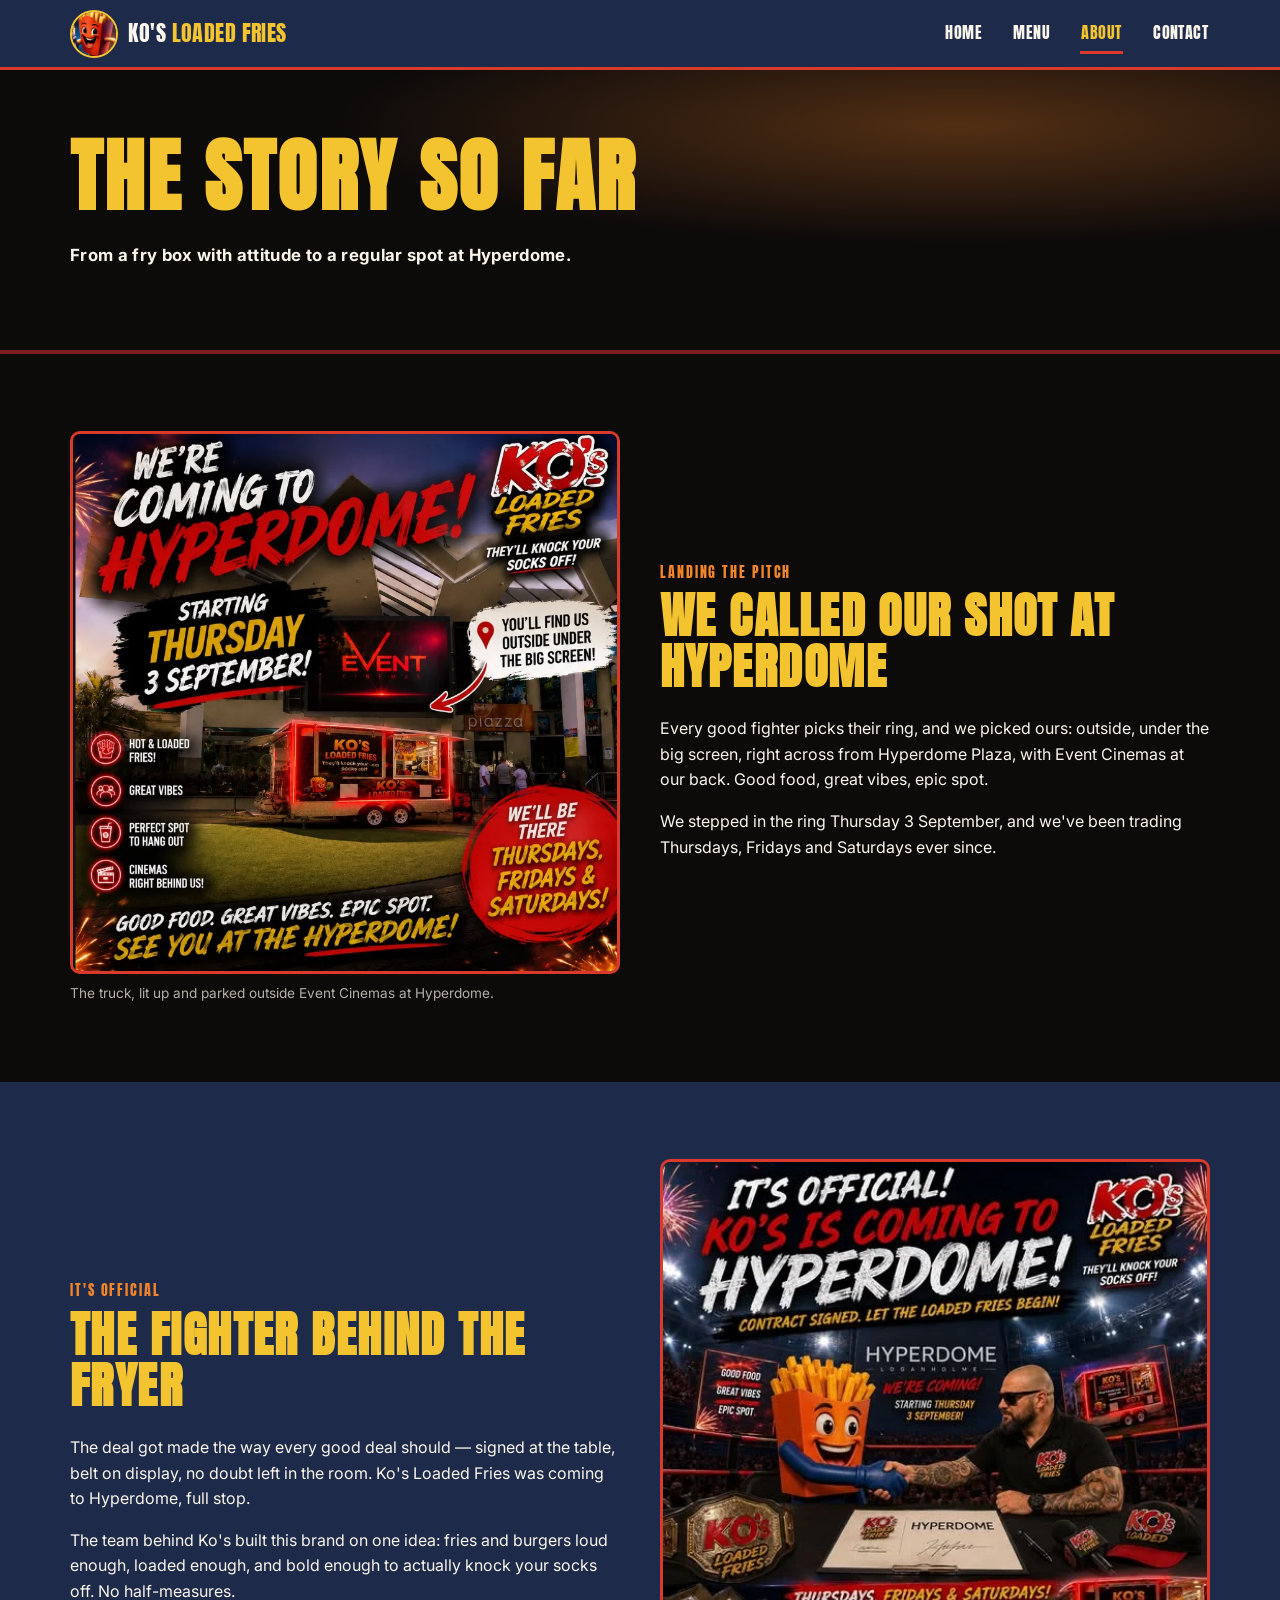
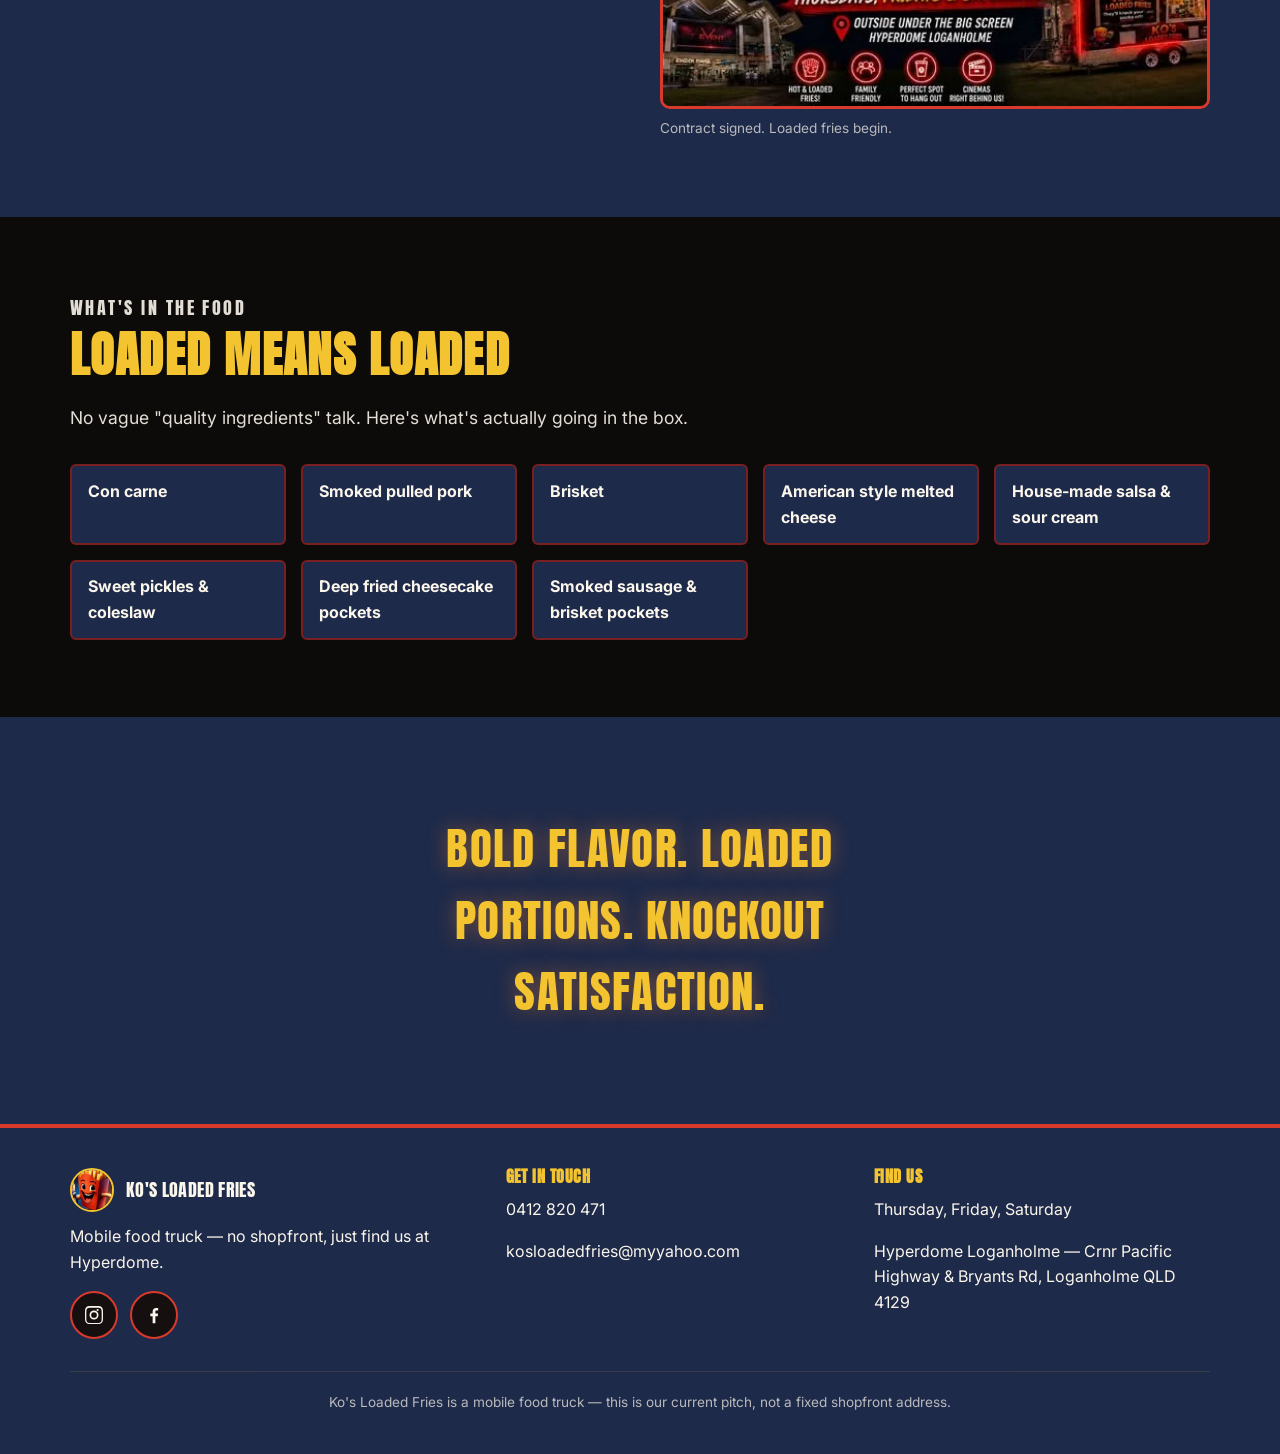
==== commit 65839302: "Site-wide fix pass: broken favicon, stretched About images, cleanup Went through every page at deskt" ====
--- a/about.html
+++ b/about.html
@@ -11,7 +11,7 @@
 <meta property="og:image" content="images/mascot-hero-poster.png">
 <meta property="og:type" content="website">
 
-<link rel="icon" href="favicon.ico" sizes="any">
+<link rel="icon" href="images/favicon.ico" sizes="any">
 <link rel="icon" type="image/png" sizes="32x32" href="images/favicon-32.png">
 <link rel="apple-touch-icon" href="images/favicon-180.png">
 
@@ -26,7 +26,10 @@
 <header class="site-header">
   <div class="wrap">
     <a class="brand" href="index.html">
-      <img class="brand-mark" src="images/mascot-face-square.png" alt="" width="48" height="48">
+      <picture>
+        <source srcset="images/mascot-face-square.webp" type="image/webp">
+        <img class="brand-mark" src="images/mascot-face-square.png" alt="" width="48" height="48">
+      </picture>
       <span class="brand-word">KO'S <span>LOADED FRIES</span></span>
     </a>
     <button class="nav-toggle" type="button" data-nav-toggle aria-expanded="false" aria-controls="primary-nav" aria-label="Open menu">
@@ -130,7 +133,10 @@
     <div class="footer-grid">
       <div class="footer-col">
         <div class="footer-brand">
-          <img src="images/mascot-face-square.png" alt="" width="44" height="44">
+          <picture>
+            <source srcset="images/mascot-face-square.webp" type="image/webp">
+            <img src="images/mascot-face-square.png" alt="" width="44" height="44">
+          </picture>
           <span>Ko's Loaded Fries</span>
         </div>
         <p>Mobile food truck — no shopfront, just find us at Hyperdome.</p>
--- a/styles.css
+++ b/styles.css
@@ -345,28 +345,58 @@
 }
 
 /* =========================================================================
-   Hero — the signature element. Radial glow built in CSS, not baked image.
+   Hero — the signature element. The mascot photo is real (see /images);
+   the dark-to-transparent wash and ember glow that make the overlaid type
+   readable are coded gradients layered on top of it, not a flattened image.
    ========================================================================= */
 
 .hero {
   position: relative;
-  padding-block: clamp(3rem, 9vw, 6rem);
-  background:
-    radial-gradient(ellipse 65% 55% at 68% 40%, rgba(242, 132, 42, 0.45), transparent 70%),
-    radial-gradient(ellipse 80% 70% at 20% 80%, rgba(122, 31, 31, 0.35), transparent 70%),
-    var(--ko-black);
+  min-height: clamp(480px, 62vw, 720px);
+  display: flex;
+  align-items: center;
   overflow: hidden;
   border-bottom: 4px solid var(--ko-maroon);
+  background: var(--ko-black);
+}
+
+.hero-media {
+  position: absolute;
+  inset: 0;
+  z-index: 0;
+}
+
+.hero-media img {
+  width: 100%;
+  height: 100%;
+  object-fit: cover;
+  object-position: right center;
+}
+
+/* Legibility wash + brand glow, coded on top of the real photo */
+.hero::before {
+  content: "";
+  position: absolute;
+  inset: 0;
+  z-index: 1;
+  background:
+    radial-gradient(ellipse 55% 60% at 15% 75%, rgba(242, 132, 42, 0.35), transparent 70%),
+    linear-gradient(100deg,
+      var(--ko-black) 0%,
+      rgba(13, 10, 10, 0.94) 30%,
+      rgba(13, 10, 10, 0.55) 52%,
+      rgba(13, 10, 10, 0.12) 68%,
+      transparent 82%);
 }
 
 .hero .wrap {
-  display: grid;
-  grid-template-columns: 1.1fr 0.9fr;
-  align-items: center;
-  gap: 2rem;
-}
-
-.hero-copy { position: relative; z-index: 2; }
+  position: relative;
+  z-index: 2;
+  width: 100%;
+  padding-block: clamp(3rem, 9vw, 6rem);
+}
+
+.hero-copy { max-width: 40rem; }
 
 .hero-eyebrow {
   display: inline-block;
@@ -409,25 +439,34 @@
   box-shadow: 0 2px 0 rgba(0,0,0,0.6);
 }
 
-.hero-media {
-  position: relative;
-  z-index: 1;
-  display: flex;
-  justify-content: center;
-}
-
-.hero-media img {
-  width: 100%;
-  max-width: 480px;
-  filter: drop-shadow(0 20px 40px rgba(0,0,0,0.6));
-}
-
 @media (max-width: 860px) {
-  .hero .wrap { grid-template-columns: 1fr; text-align: center; }
+  /* Full-bleed cover-and-overlay reads great wide, but crops the mascot
+     badly at portrait ratios — stack instead: photo band on top, copy
+     below it in normal flow. */
+  .hero {
+    display: block;
+    min-height: 0;
+  }
+  .hero-media {
+    position: relative;
+    inset: auto;
+    height: 46vh;
+    min-height: 260px;
+    max-height: 380px;
+  }
+  .hero-media img { object-position: 75% center; }
+  .hero::before {
+    background:
+      radial-gradient(ellipse 70% 50% at 50% 100%, rgba(242, 132, 42, 0.3), transparent 70%),
+      linear-gradient(180deg,
+        rgba(13, 10, 10, 0.05) 0%,
+        rgba(13, 10, 10, 0.65) 78%,
+        var(--ko-black) 100%);
+  }
+  .hero .wrap { padding-block: 1.75rem 3rem; text-align: center; }
+  .hero-copy { max-width: none; margin-inline: auto; }
   .hero-tagline { max-width: none; margin-inline: auto; }
   .rope-divider { margin-inline: auto; }
-  .hero-media { order: -1; }
-  .hero-media img { max-width: 320px; }
   .btn-row { justify-content: center; }
 }
 
@@ -774,6 +813,7 @@
 
 .page-header-accent img {
   width: 140px;
+  height: auto;
   filter: drop-shadow(0 8px 18px rgba(0,0,0,0.5));
 }
 
@@ -891,6 +931,8 @@
 .about-block.reverse .about-media { order: 2; }
 
 .about-media img {
+  width: 100%;
+  height: auto;
   border-radius: var(--radius-md);
   border: 3px solid var(--ko-red);
 }
